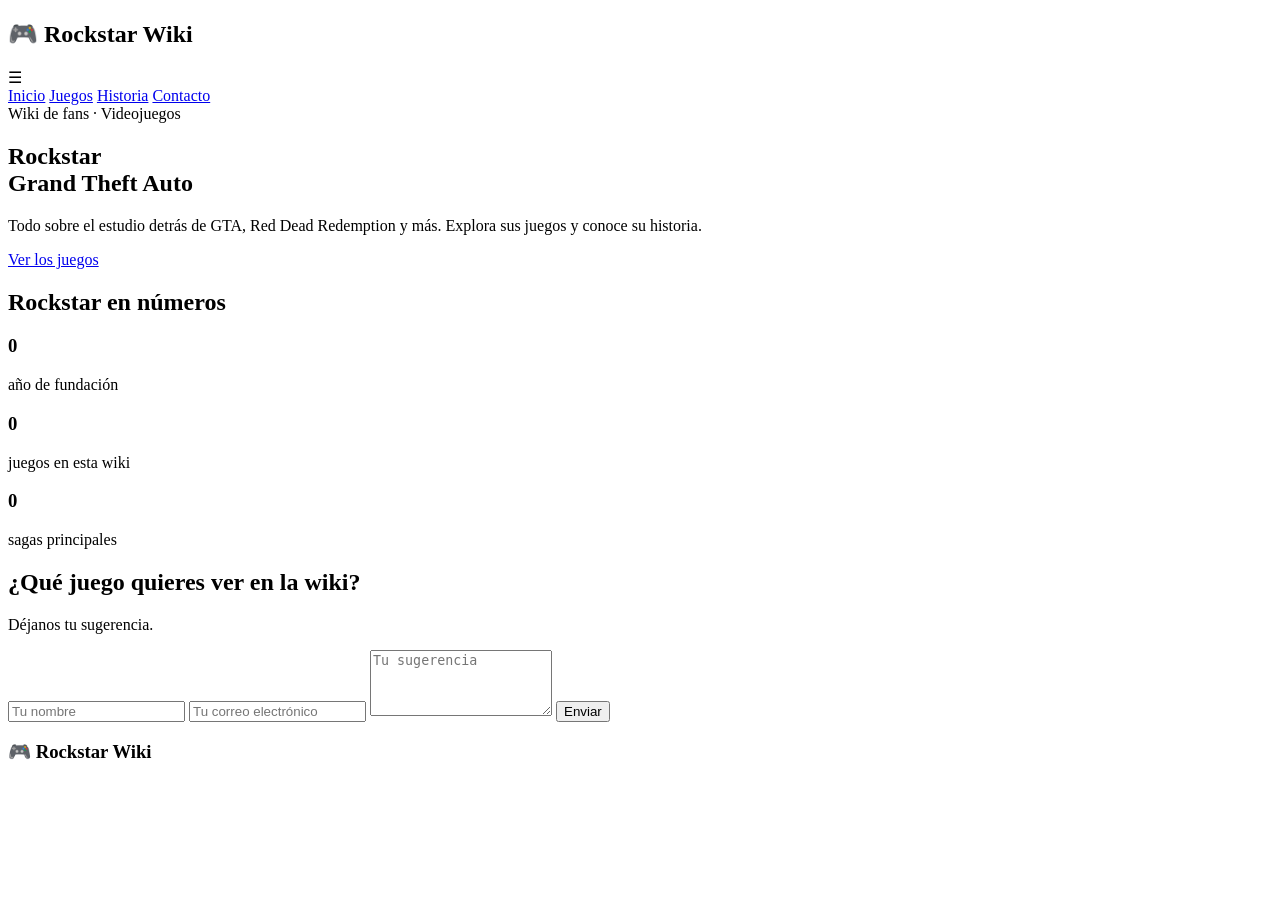
==== Index.html @ 8f4e33eb "Pantalla principal hecha" ====
<!DOCTYPE html>
<html lang="en">
<head>
    <meta charset="UTF-8">
    <meta name="viewport" content="width=device-width, initial-scale=1.0">
    <title>RockStar Wiki</title>
    <link href="https://fonts.googleapis.com/css2?family=Anton&display=swap" rel="stylesheet">
    <link rel="stylesheet" href="Style.css">
</head>
<body>
    
    <header class="barra" id="barra">
        <h2 class="logo">🎮 Rockstar Wiki</h2>
        <span class="boton-menu" id="boton-menu">☰</span>
        <nav class="menu" id="menu">
            <a href="index.html" class="activo">Inicio</a>
            <a href="juegos.html">Juegos</a>
            <a href="historia.html">Historia</a>
            <a class="boton-contacto" href="index.html#contacto">Contacto</a>
        </nav>
    </header>

    <main>

        <section class="hero" id="inicio">
            <div class="hero-texto">
                <span class="etiqueta">Wiki de fans · Videojuegos</span>
                <h1>Rockstar<br><span class="saga" id="saga">Grand Theft Auto</span></h1>
                <p>Todo sobre el estudio detrás de GTA, Red Dead Redemption y más. Explora sus juegos y conoce su historia.</p>
                <a class="boton-principal" href="juegos.html">Ver los juegos</a>
            </div>
        </section>

        <section class="seccion" id="numeros">
            <div class="titulo-seccion oculto">
                <h2>Rockstar en números</h2>
            </div>
            <div class="estadisticas">
                <div class="dato oculto">
                    <h3><span class="contador" data-meta="1998">0</span></h3>
                    <p>año de fundación</p>
                </div>
                <div class="dato oculto">
                    <h3><span class="contador" data-meta="11">0</span></h3>
                    <p>juegos en esta wiki</p>
                </div>
                <div class="dato oculto">
                    <h3><span class="contador" data-meta="2">0</span></h3>
                    <p>sagas principales</p>
                </div>
            </div>
        </section>

        <section class="cta" id="contacto">
            <div class="oculto">
                <h2>¿Qué juego quieres ver en la wiki?</h2>
                <p>Déjanos tu sugerencia.</p>
            </div>
            <form class="formulario oculto" id="formulario">
                <input type="text" id="nombre" placeholder="Tu nombre">
                <input type="text" id="correo" placeholder="Tu correo electrónico">
                <textarea id="mensaje" placeholder="Tu sugerencia" rows="4"></textarea>
                <button type="submit" class="boton-principal">Enviar</button>
                <p class="aviso" id="aviso"></p>
            </form>
        </section>


    </main>

    <footer class="footer">
        <h3>🎮 Rockstar Wiki</h3
    </footer>

    
</body>
</html>
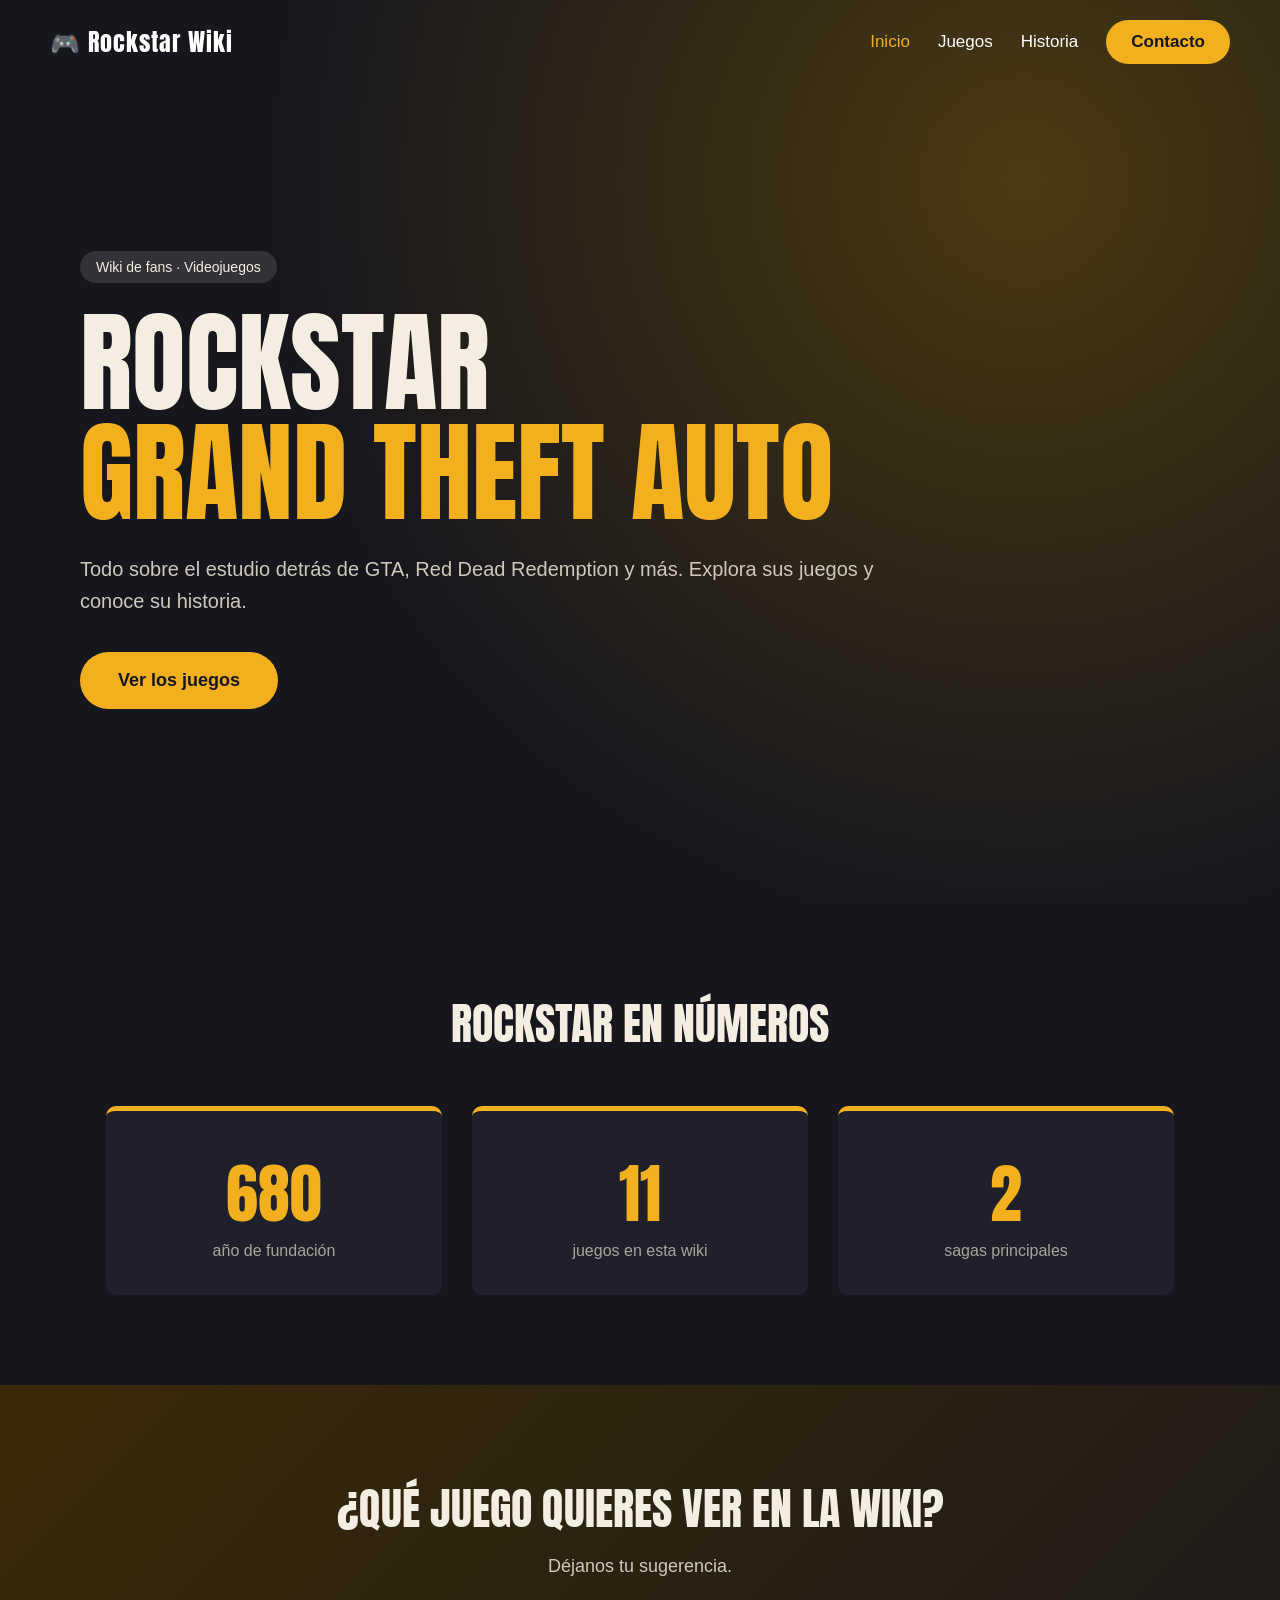
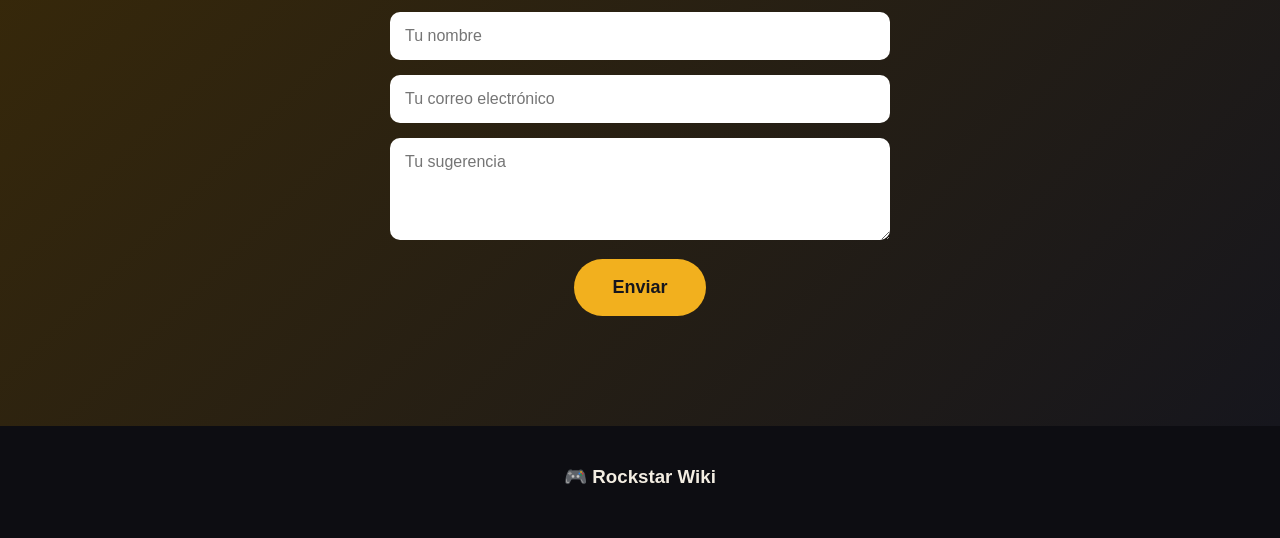
==== commit a7af6e0a: "Verificar archivos" ====
--- a/Index.html
+++ b/Index.html
@@ -71,7 +71,7 @@
     <footer class="footer">
         <h3>🎮 Rockstar Wiki</h3
     </footer>
-
     
+    <script src="Script.js"></script>
 </body>
 </html>
--- a/Style.css
+++ b/Style.css
@@ -0,0 +1,512 @@
+* {
+    margin: 0;
+    padding: 0;
+    box-sizing: border-box;
+}
+
+html {
+    scroll-behavior: smooth;
+}
+
+body {
+    font-family: Arial, sans-serif;
+    color: #f3ede2;
+    background-color: #16161d;
+}
+
+a {
+    text-decoration: none;
+}
+
+@keyframes aparecer {
+    from { opacity: 0; transform: translateY(30px); }
+    to   { opacity: 1; transform: translateY(0); }
+}
+
+@keyframes latido {
+    0%   { transform: scale(1); }
+    50%  { transform: scale(1.07); }
+    100% { transform: scale(1); }
+}
+
+@keyframes aparecer-tarjeta {
+    from { opacity: 0; transform: scale(0.9); }
+    to   { opacity: 1; transform: scale(1); }
+}
+
+@keyframes sacudir {
+    25% { transform: translateX(-6px); }
+    75% { transform: translateX(6px); }
+}
+
+.oculto {
+    opacity: 0;
+    transform: translateY(40px);
+    transition: opacity 0.8s, transform 0.8s;
+}
+
+.oculto.visible {
+    opacity: 1;
+    transform: translateY(0);
+}
+
+.barra {
+    position: fixed;
+    top: 0;
+    left: 0;
+    width: 100%;
+    display: flex;
+    justify-content: space-between;
+    align-items: center;
+    padding: 20px 50px;
+    z-index: 10;
+    transition: background-color 0.4s, padding 0.4s;
+}
+
+.barra.scrolled {
+    background-color: #0d0d12;
+    padding: 12px 50px;
+    border-bottom: 3px solid #f2b01e;
+}
+
+.logo {
+    font-family: Anton, Impact, Arial, sans-serif;
+    font-weight: normal;
+    letter-spacing: 1px;
+    color: white;
+}
+
+.menu {
+    display: flex;
+    align-items: center;
+    gap: 28px;
+}
+
+.menu a {
+    color: white;
+    font-size: 17px;
+    transition: color 0.3s;
+}
+
+.menu a:hover,
+.menu a.activo {
+    color: #f2b01e;
+}
+
+.menu .boton-contacto {
+    background-color: #f2b01e;
+    color: #16161d;
+    padding: 12px 25px;
+    border-radius: 30px;
+    font-weight: bold;
+}
+
+.menu .boton-contacto:hover {
+    background-color: white;
+    color: #16161d;
+}
+
+.boton-menu {
+    display: none;
+    color: white;
+    font-size: 30px;
+    cursor: pointer;
+}
+
+.hero {
+    display: flex;
+    align-items: center;
+    min-height: 100vh;
+    padding: 120px 80px 60px 80px;
+    background-image: radial-gradient(circle at 80% 20%, #4a3a12, #16161d 60%);
+}
+
+.hero-texto {
+    max-width: 800px;
+    animation: aparecer 1.2s;
+}
+
+.etiqueta {
+    display: inline-block;
+    background-color: rgba(255, 255, 255, 0.12);
+    padding: 8px 16px;
+    border-radius: 20px;
+    font-size: 14px;
+    margin-bottom: 25px;
+}
+
+.hero-texto h1 {
+    font-family: Anton, Impact, Arial, sans-serif;
+    font-weight: normal;
+    font-size: 110px;
+    line-height: 1;
+    text-transform: uppercase;
+    margin-bottom: 25px;
+}
+
+.saga {
+    display: inline-block;
+    color: #f2b01e;
+    transition: opacity 0.3s;
+}
+
+.hero-texto p {
+    font-size: 20px;
+    line-height: 1.6;
+    margin-bottom: 35px;
+    color: #cfc9bd;
+}
+
+.boton-principal {
+    display: inline-block;
+    background-color: #f2b01e;
+    color: #16161d;
+    border: none;
+    padding: 18px 38px;
+    border-radius: 35px;
+    font-size: 18px;
+    font-weight: bold;
+    cursor: pointer;
+    animation: latido 2s infinite;
+}
+
+.boton-principal:hover {
+    background-color: white;
+}
+
+.seccion {
+    padding: 90px 80px;
+    text-align: center;
+}
+
+.gris {
+    background-color: #20202b;
+}
+
+.titulo-seccion {
+    max-width: 800px;
+    margin: 0 auto 50px auto;
+}
+
+.titulo-seccion h2,
+.cta h2 {
+    font-family: Anton, Impact, Arial, sans-serif;
+    font-weight: normal;
+    font-size: 44px;
+    text-transform: uppercase;
+    margin-bottom: 15px;
+}
+
+.titulo-seccion p {
+    font-size: 18px;
+    color: #a9a59b;
+}
+
+.estadisticas {
+    display: flex;
+    justify-content: center;
+    gap: 30px;
+}
+
+.dato {
+    width: 30%;
+    background-color: #20202b;
+    border-top: 5px solid #f2b01e;
+    border-radius: 10px;
+    padding: 35px 25px;
+}
+
+.dato h3 {
+    font-family: Anton, Impact, Arial, sans-serif;
+    font-weight: normal;
+    font-size: 64px;
+    color: #f2b01e;
+}
+
+.dato p {
+    color: #a9a59b;
+}
+
+.filtros {
+    display: flex;
+    justify-content: center;
+    flex-wrap: wrap;
+    gap: 12px;
+    margin-bottom: 35px;
+}
+
+.filtro {
+    background-color: #16161d;
+    color: white;
+    border: 2px solid transparent;
+    padding: 10px 22px;
+    border-radius: 30px;
+    font-size: 16px;
+    cursor: pointer;
+}
+
+.filtro.activo {
+    border-color: #f2b01e;
+    color: #f2b01e;
+}
+
+.juegos {
+    display: flex;
+    flex-wrap: wrap;
+    justify-content: center;
+    gap: 20px;
+    margin-bottom: 40px;
+}
+
+.juego {
+    position: relative;
+    width: 22%;
+    min-height: 260px;
+    border-radius: 10px;
+    padding: 20px;
+    display: flex;
+    align-items: flex-end;
+    text-align: left;
+    cursor: pointer;
+    color: white;
+    transition: transform 0.3s, box-shadow 0.3s;
+}
+
+.juego:hover {
+    transform: translateY(-8px) scale(1.03);
+    box-shadow: 0 12px 25px #000000;
+}
+
+.juego h3 {
+    font-family: Anton, Impact, Arial, sans-serif;
+    font-weight: normal;
+    font-size: 24px;
+    text-transform: uppercase;
+}
+
+.anio {
+    position: absolute;
+    top: 12px;
+    right: 16px;
+    font-family: Anton, Impact, Arial, sans-serif;
+    font-size: 40px;
+    opacity: 0.4;
+}
+
+.juego.nuevo {
+    animation: aparecer-tarjeta 0.4s;
+}
+
+.detalle {
+    max-width: 600px;
+    margin: 0 auto;
+    background-color: #16161d;
+    border-left: 6px solid #f2b01e;
+    border-radius: 10px;
+    padding: 25px;
+    text-align: left;
+}
+
+.detalle h3 {
+    margin-bottom: 8px;
+    font-size: 24px;
+}
+
+.detalle p {
+    color: #cfc9bd;
+    line-height: 1.6;
+    margin-bottom: 8px;
+}
+
+.linea {
+    max-width: 700px;
+    margin: 0 auto 70px auto;
+    border-left: 4px solid #f2b01e;
+    padding-left: 30px;
+    text-align: left;
+}
+
+.evento {
+    margin-bottom: 30px;
+}
+
+.evento h3 {
+    font-family: Anton, Impact, Arial, sans-serif;
+    font-weight: normal;
+    font-size: 34px;
+    color: #f2b01e;
+}
+
+.evento h4 {
+    font-size: 19px;
+    margin-bottom: 4px;
+}
+
+.evento p {
+    color: #a9a59b;
+    line-height: 1.6;
+}
+
+.trivia {
+    max-width: 600px;
+    margin: 0 auto;
+    background-color: #20202b;
+    border-radius: 10px;
+    padding: 30px;
+    text-align: left;
+}
+
+.trivia h3 {
+    margin-bottom: 20px;
+    font-size: 24px;
+}
+
+.pregunta {
+    margin-bottom: 22px;
+}
+
+.pregunta p {
+    margin-bottom: 10px;
+    font-weight: bold;
+}
+
+.opcion {
+    display: block;
+    width: 100%;
+    text-align: left;
+    background-color: #2c2c3b;
+    color: white;
+    border: 2px solid transparent;
+    padding: 12px 16px;
+    margin-bottom: 8px;
+    border-radius: 6px;
+    font-size: 16px;
+    cursor: pointer;
+}
+
+.opcion:hover {
+    border-color: #f2b01e;
+}
+
+.opcion.correcta {
+    background-color: #2f9e6b;
+}
+
+.opcion.incorrecta {
+    background-color: #c2412d;
+    animation: sacudir 0.3s;
+}
+
+.puntaje {
+    font-weight: bold;
+    color: #f2b01e;
+}
+
+.cta {
+    background-image: linear-gradient(135deg, #3a2a08, #16161d);
+    text-align: center;
+    padding: 90px 20px;
+}
+
+.cta > div p {
+    font-size: 18px;
+    margin-bottom: 35px;
+    color: #cfc9bd;
+}
+
+.formulario {
+    max-width: 500px;
+    margin: 0 auto;
+}
+
+.formulario input,
+.formulario textarea {
+    width: 100%;
+    padding: 15px;
+    margin-bottom: 15px;
+    border: none;
+    border-radius: 10px;
+    font-size: 16px;
+    font-family: Arial, sans-serif;
+}
+
+.aviso {
+    margin-top: 20px;
+    font-weight: bold;
+    font-size: 17px;
+}
+
+.footer {
+    background-color: #0d0d12;
+    text-align: center;
+    padding: 40px 20px;
+}
+
+.footer h3 {
+    margin-bottom: 10px;
+}
+
+.footer p {
+    font-size: 14px;
+    margin-bottom: 6px;
+    color: #a9a59b;
+}
+
+.pantalla {
+    min-height: 100vh;
+    padding-top: 130px;
+}
+
+@media (max-width: 900px) {
+    .barra,
+    .barra.scrolled {
+        padding: 15px 20px;
+    }
+
+    .boton-menu {
+        display: block;
+    }
+
+    .menu {
+        display: none;
+        flex-direction: column;
+        position: absolute;
+        top: 100%;
+        left: 0;
+        width: 100%;
+        background-color: #0d0d12;
+        padding: 20px;
+    }
+
+    .menu.abierto {
+        display: flex;
+    }
+
+    .hero {
+        padding: 110px 20px 50px 20px;
+    }
+
+    .hero-texto h1 {
+        font-size: 56px;
+    }
+
+    .estadisticas {
+        flex-direction: column;
+    }
+
+    .dato {
+        width: 100%;
+    }
+
+    .juego {
+        width: 45%;
+    }
+
+    .seccion {
+        padding: 60px 20px;
+    }
+
+    .pantalla {
+        padding-top: 100px;
+    }
+}
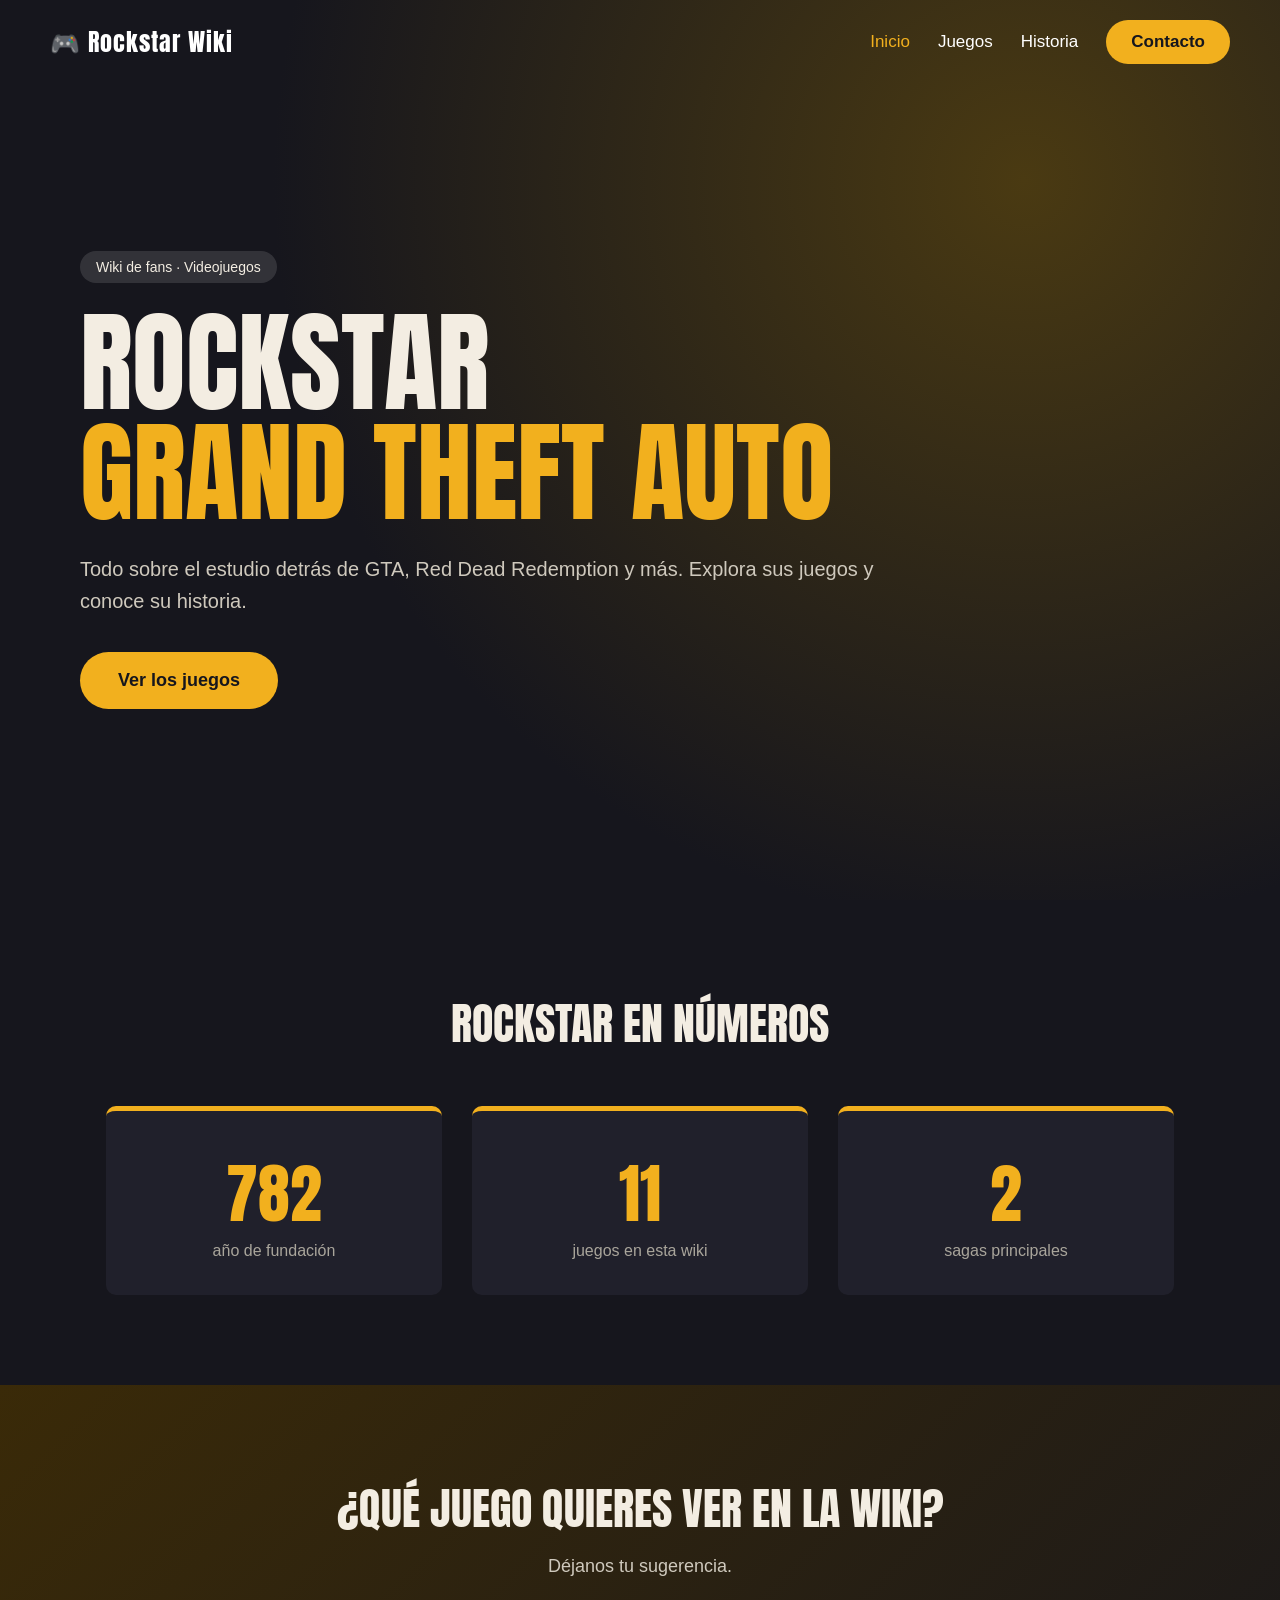
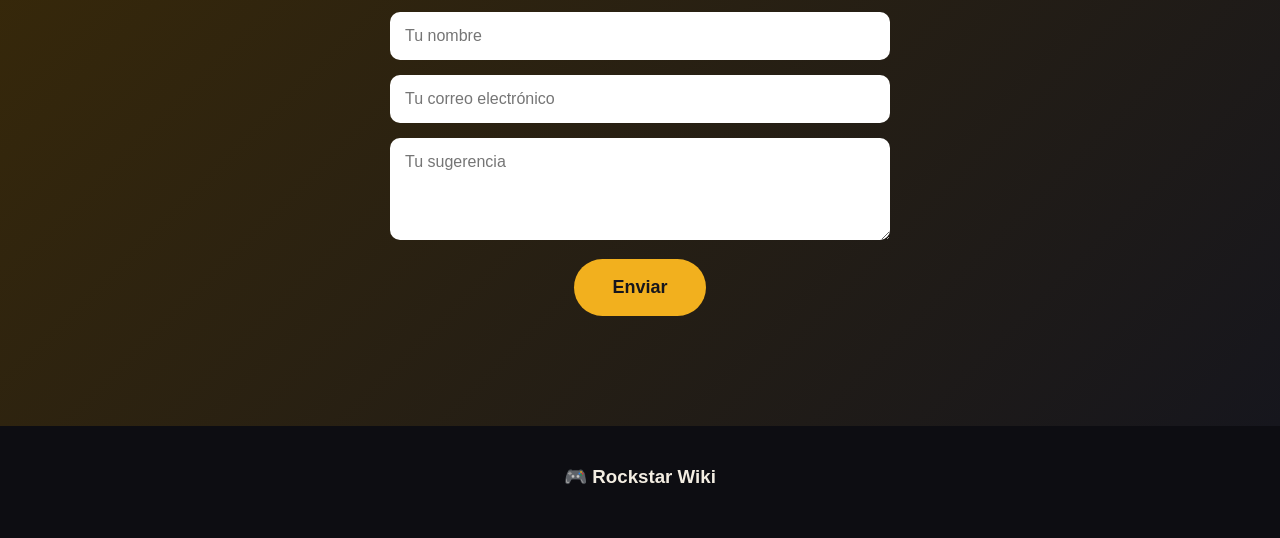
==== commit 7cb35cbd: "Commit Final" ====
--- a/Index.html
+++ b/Index.html
@@ -14,8 +14,8 @@
         <span class="boton-menu" id="boton-menu">☰</span>
         <nav class="menu" id="menu">
             <a href="index.html" class="activo">Inicio</a>
-            <a href="juegos.html">Juegos</a>
-            <a href="historia.html">Historia</a>
+            <a href="Juegos.html">Juegos</a>
+            <a href="Historia.html">Historia</a>
             <a class="boton-contacto" href="index.html#contacto">Contacto</a>
         </nav>
     </header>
@@ -27,7 +27,7 @@
                 <span class="etiqueta">Wiki de fans · Videojuegos</span>
                 <h1>Rockstar<br><span class="saga" id="saga">Grand Theft Auto</span></h1>
                 <p>Todo sobre el estudio detrás de GTA, Red Dead Redemption y más. Explora sus juegos y conoce su historia.</p>
-                <a class="boton-principal" href="juegos.html">Ver los juegos</a>
+                <a class="boton-principal" href="Juegos.html">Ver los juegos</a>
             </div>
         </section>
 
